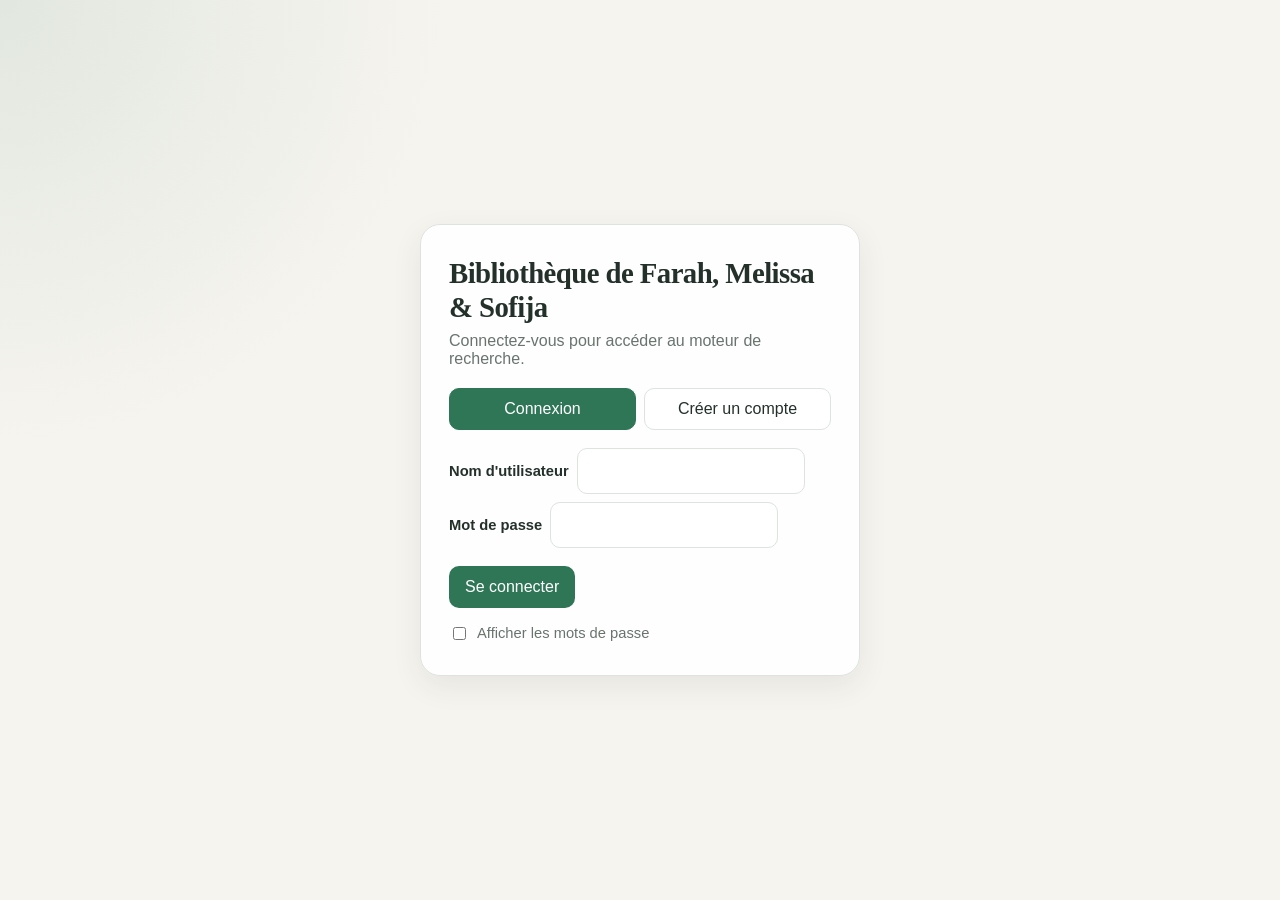
==== frontend/static/login.html @ abbc7660 "authentification" ====
<!doctype html>
<html lang="fr">
<head>
  <meta charset="utf-8">
  <meta name="viewport" content="width=device-width, initial-scale=1">
  <title>Connexion - Bibliothèque de Farah, Melissa &amp; Sofija</title>
  <link rel="stylesheet" href="style.css">
  <link rel="stylesheet" href="login.css">
</head>
<body class="page-login">

  <main class="carte-login">
    <h1>Bibliothèque de Farah, Melissa &amp; Sofija</h1>
    <p class="sous-titre">Connectez-vous pour accéder au moteur de recherche.</p>

    <div class="onglets" role="tablist">
      <button type="button" role="tab" id="onglet-connexion" aria-selected="true" class="onglet actif">Connexion</button>
      <button type="button" role="tab" id="onglet-inscription" aria-selected="false" class="onglet">Créer un compte</button>
    </div>

    <p id="message" class="message" role="alert" hidden></p>

    <!-- Connexion -->
    <form id="form-connexion" autocomplete="on">
      <label for="login-username">Nom d'utilisateur</label>
      <input id="login-username" name="username" type="text" autocomplete="username" required>

      <label for="login-password">Mot de passe</label>
      <input id="login-password" name="password" type="password" autocomplete="current-password" required>

      <button type="submit">Se connecter</button>
    </form>

    <!-- Inscription -->
    <form id="form-inscription" autocomplete="on" hidden>
      <label for="reg-username">Nom d'utilisateur</label>
      <input id="reg-username" name="username" type="text" autocomplete="username" minlength="3" maxlength="32"
             pattern="[A-Za-z0-9_.\-]{3,32}" required>
      <small>3 à 32 caractères : lettres, chiffres, point, tiret, tiret bas.</small>

      <label for="reg-password">Mot de passe</label>
      <input id="reg-password" name="password" type="password" autocomplete="new-password" minlength="8" maxlength="128" required>
      <small>8 caractères minimum.</small>

      <label for="reg-password2">Confirmer le mot de passe</label>
      <input id="reg-password2" name="password2" type="password" autocomplete="new-password" required>

      <button type="submit">Créer mon compte</button>
    </form>

    <label class="afficher-mdp"><input type="checkbox" id="afficher-mdp"> Afficher les mots de passe</label>
  </main>

  <script src="login.js"></script>
</body>
</html>
---- frontend/static/style.css ----
/* Interface principale */
:root {
  --fond: #f6f4ef;
  --surface: #ffffff;
  --surface-forte: #fffaf4;
  --texte: #24312b;
  --texte-doux: #69746f;
  --primaire: #2f7657;
  --primaire-fonce: #215940;
  --bordure: #dde3df;
  --ombre: 0 10px 30px rgba(36, 49, 43, 0.08);
}

* { box-sizing: border-box; }

[hidden] { display: none !important; }

html { scroll-behavior: smooth; }

body {
  margin: 0;
  min-height: 100vh;
  font-family: Inter, ui-sans-serif, -apple-system, BlinkMacSystemFont, "Segoe UI", sans-serif;
  color: var(--texte);
  background:
    radial-gradient(circle at top left, rgba(47, 118, 87, 0.10), transparent 28rem),
    var(--fond);
}

header {
  max-width: 1120px;
  margin: 24px auto 0;
  padding: 28px;
  background: rgba(255, 255, 255, 0.92);
  border: 1px solid var(--bordure);
  border-radius: 20px;
  box-shadow: var(--ombre);
}

main {
  max-width: 1120px;
  margin: 24px auto 48px;
  padding: 0 28px 28px;
}

h1 {
  margin: 0 0 20px;
  font-family: Georgia, "Times New Roman", serif;
  font-size: clamp(1.55rem, 4vw, 2.25rem);
  line-height: 1.15;
  letter-spacing: -0.02em;
}

h2 {
  margin: 0 0 14px;
  font-family: Georgia, "Times New Roman", serif;
  font-size: 1.35rem;
}

h3 {
  margin: 24px 0 12px;
  font-size: 1rem;
}

#lien-accueil {
  color: var(--texte);
  text-decoration: none;
}

#lien-accueil:hover { color: var(--primaire); }

/* --- Formulaire --- */
form {
  display: flex;
  flex-direction: column;
  gap: 12px;
}

input[type="text"], select, button {
  font: inherit;
  border: 1px solid var(--bordure);
  border-radius: 10px;
}

input[type="text"], select {
  min-height: 46px;
  padding: 10px 13px;
  color: var(--texte);
  background: var(--surface);
  outline: none;
}

input[type="text"]:focus, select:focus {
  border-color: var(--primaire);
  box-shadow: 0 0 0 3px rgba(47, 118, 87, 0.13);
}

button {
  min-height: 42px;
  padding: 10px 16px;
  color: #fff;
  background: var(--primaire);
  border: 0;
  cursor: pointer;
  transition: transform 150ms ease, background 150ms ease, box-shadow 150ms ease;
}

button:hover {
  background: var(--primaire-fonce);
  transform: translateY(-1px);
}

button:focus-visible {
  outline: 3px solid rgba(47, 118, 87, 0.28);
  outline-offset: 2px;
}

.options {
  display: flex;
  flex-wrap: wrap;
  gap: 10px 14px;
  align-items: center;
  color: var(--texte-doux);
}

.options label {
  display: flex;
  align-items: center;
  gap: 6px;
}

input[type="radio"] { accent-color: var(--primaire); }

select:disabled {
  opacity: 0.55;
  cursor: not-allowed;
}

/* --- Vues et blocs --- */
.placeholder {
  margin: 0 0 28px;
  padding: 18px 20px;
  color: var(--texte-doux);
  background: linear-gradient(135deg, var(--surface-forte), var(--surface));
  border: 1px solid var(--bordure);
  border-radius: 14px;
  text-align: center;
}

#infos {
  margin: 0 0 18px;
  color: var(--texte-doux);
  font-size: 0.92rem;
}

ol, ul {
  margin: 0;
  padding: 0;
  list-style: none;
}

li { margin-bottom: 10px; }

.colonnes {
  display: flex;
  flex-direction: column;
  gap: 20px;
}

.colonnes > div,
.colonnes > aside { min-width: 0; }

.carte {
  width: 100%;
  min-height: 78px;
  padding: 16px 18px;
  color: var(--texte);
  background: var(--surface);
  border: 1px solid var(--bordure);
  border-radius: 12px;
  box-shadow: 0 4px 14px rgba(36, 49, 43, 0.04);
  text-align: left;
  line-height: 1.45;
}

.carte strong {
  display: block;
  margin-bottom: 3px;
  color: var(--texte);
  font-size: 1.02rem;
}

.carte small {
  display: block;
  margin-top: 6px;
  color: var(--texte-doux);
  font-size: 0.84rem;
}

.carte:hover {
  background: var(--surface-forte);
  border-color: rgba(47, 118, 87, 0.48);
  box-shadow: 0 8px 20px rgba(36, 49, 43, 0.09);
}

aside {
  align-self: start;
  padding: 18px;
  background: var(--surface);
  border: 1px solid var(--bordure);
  border-radius: 14px;
  box-shadow: var(--ombre);
}

aside h2 { margin-bottom: 12px; }

#liste-populaires {
  display: grid;
  grid-template-columns: 1fr;
  gap: 12px;
  counter-reset: populaires;
}

#liste-populaires li {
  position: relative;
  margin: 0;
  counter-increment: populaires;
}

#liste-populaires li::before {
  content: counter(populaires);
  position: absolute;
  z-index: 2;
  top: 50%;
  left: 12px;
  width: 28px;
  height: 28px;
  transform: translateY(-50%);
  display: grid;
  place-items: center;
  color: #fff;
  background: var(--primaire);
  border-radius: 50%;
  font-weight: 700;
  font-size: 0.82rem;
  pointer-events: none;
}

#liste-populaires .carte { padding-left: 52px; }

#aucun-populaire {
  padding: 18px;
  color: var(--texte-doux);
  background: var(--surface);
  border: 1px solid var(--bordure);
  border-radius: 12px;
}

#vue-livre,
#vue-texte,
#vue-erreur,
#vue-resultats {
  margin-top: 20px;
}

#vue-livre > button,
#vue-texte > button {
  margin: 0 8px 14px 0;
  color: var(--primaire-fonce);
  background: #e9f1ec;
  border: 1px solid #cadbd1;
}

#vue-livre > button:hover,
#vue-texte > button:hover {
  background: #dceadf;
}

#btn-lire {
  color: #fff;
  background: #b45309;
  border: 1px solid #92400e;
}

#btn-lire:hover {
  background: #92400e;
}

#detail-livre {
  margin-top: 8px;
  padding: 24px;
  background: var(--surface);
  border: 1px solid var(--bordure);
  border-radius: 16px;
  box-shadow: var(--ombre);
}

#detail-livre h1 {
  margin-bottom: 8px;
  font-size: clamp(1.35rem, 3vw, 1.85rem);
}

#detail-livre p {
  color: var(--texte-doux);
}

#detail-livre ul { padding-left: 18px; list-style: disc; }

#detail-livre li { color: var(--texte-doux); }

#titre-texte {
  margin: 18px 0;
  font-size: clamp(1.35rem, 3vw, 1.8rem);
}

#texte-livre {
  max-width: 70ch;
  margin: 0 auto;
  padding: 26px;
  white-space: pre-wrap;
  line-height: 1.75;
  background: var(--surface);
  border: 1px solid var(--bordure);
  border-radius: 16px;
  box-shadow: var(--ombre);
}

/* --- Écran large --- */
@media (min-width: 700px) {
  form {
    flex-direction: row;
    flex-wrap: wrap;
    align-items: center;
  }

  #champ { flex: 1 1 300px; }
  .colonnes { flex-direction: row; }
  .colonnes > div { flex: 2; }
  aside { flex: 1; }
  #liste-populaires { grid-template-columns: repeat(2, minmax(0, 1fr)); }
}

@media (min-width: 1000px) {
  #liste-populaires { grid-template-columns: repeat(3, minmax(0, 1fr)); }
}

@media (max-width: 699px) {
  header {
    margin: 12px;
    padding: 20px;
    border-radius: 16px;
  }

  main {
    margin-top: 16px;
    padding: 0 12px 24px;
  }

  form > button { width: 100%; }
  .options { width: 100%; }
  #detail-livre, #texte-livre { padding: 18px; }
}

@media (prefers-reduced-motion: reduce) {
  html { scroll-behavior: auto; }
  button { transition: none; }
}

/* --- Authentification --- */
/* contenu masqué tant que la session n'est pas vérifiée (évite un flash avant redirection) */
.auth-pending body { visibility: hidden; }

.barre-utilisateur {
  display: flex;
  justify-content: flex-end;
  align-items: center;
  gap: 12px;
  margin: -6px 0 12px;
  color: var(--texte-doux);
  font-size: 0.9rem;
}

.btn-secondaire {
  min-height: 34px;
  padding: 6px 12px;
  color: var(--texte);
  background: var(--surface);
  border: 1px solid var(--bordure);
}
.btn-secondaire:hover { color: #fff; }
---- frontend/static/login.css ----
/* Page de connexion / inscription (réutilise les variables de style.css) */
.page-login {
  display: flex;
  align-items: center;
  justify-content: center;
  padding: 24px;
}

.carte-login {
  width: 100%;
  max-width: 440px;
  margin: 0;
  padding: 32px 28px;
  background: rgba(255, 255, 255, 0.95);
  border: 1px solid var(--bordure);
  border-radius: 20px;
  box-shadow: var(--ombre);
}

.carte-login h1 { margin-bottom: 8px; font-size: clamp(1.35rem, 5vw, 1.8rem); }
.sous-titre { margin: 0 0 20px; color: var(--texte-doux); }

.onglets { display: flex; gap: 8px; margin-bottom: 18px; }

.onglet {
  flex: 1;
  color: var(--texte);
  background: var(--surface);
  border: 1px solid var(--bordure);
}
.onglet:hover { background: var(--surface-forte); transform: none; }
.onglet.actif { color: #fff; background: var(--primaire); border-color: var(--primaire); }

.carte-login form { gap: 8px; }
.carte-login label { font-weight: 600; font-size: 0.92rem; }
.carte-login small { margin-top: -4px; color: var(--texte-doux); }
.carte-login form > button { margin-top: 10px; }

input[type="password"],
.carte-login input[type="text"] {
  min-height: 46px;
  padding: 10px 13px;
  font: inherit;
  color: var(--texte);
  background: var(--surface);
  border: 1px solid var(--bordure);
  border-radius: 10px;
  outline: none;
}
input[type="password"]:focus,
.carte-login input[type="text"]:focus {
  border-color: var(--primaire);
  box-shadow: 0 0 0 3px rgba(47, 118, 87, 0.13);
}

.message {
  margin: 0 0 14px;
  padding: 10px 12px;
  border-radius: 10px;
  color: #8a1f1f;
  background: #fdeeee;
  border: 1px solid #f3c6c6;
}
.message.info { color: var(--primaire-fonce); background: #eef7f2; border-color: #cfe5d9; }

.afficher-mdp { display: flex; align-items: center; gap: 8px; margin-top: 16px; font-weight: 400 !important; color: var(--texte-doux); }
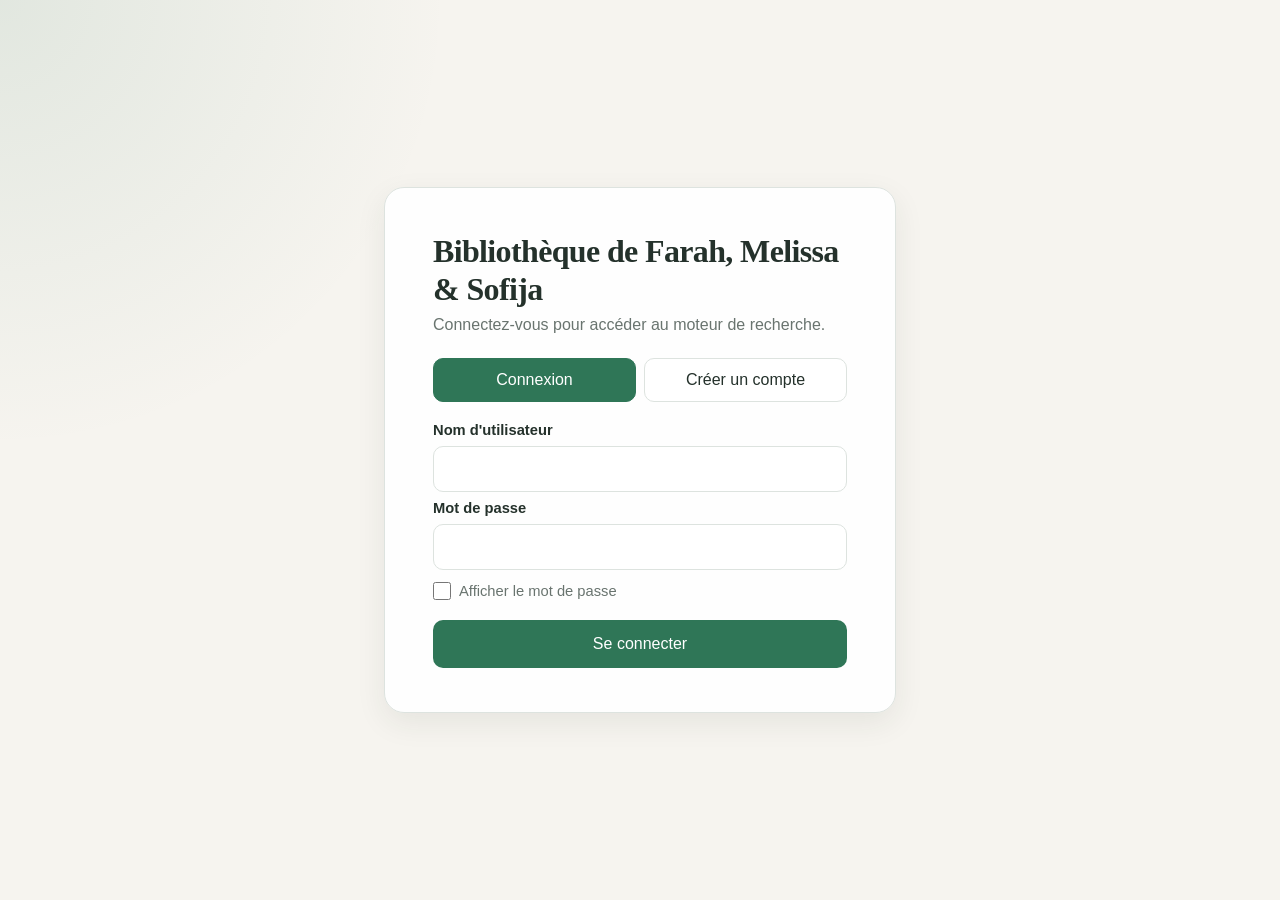
==== commit 5024ab98: "modifs authentification" ====
--- a/frontend/static/login.html
+++ b/frontend/static/login.html
@@ -14,8 +14,10 @@
     <p class="sous-titre">Connectez-vous pour accéder au moteur de recherche.</p>
 
     <div class="onglets" role="tablist">
-      <button type="button" role="tab" id="onglet-connexion" aria-selected="true" class="onglet actif">Connexion</button>
-      <button type="button" role="tab" id="onglet-inscription" aria-selected="false" class="onglet">Créer un compte</button>
+      <button type="button" role="tab" id="onglet-connexion" aria-selected="true" aria-controls="form-connexion"
+        class="onglet actif">Connexion</button>
+      <button type="button" role="tab" id="onglet-inscription" aria-selected="false" aria-controls="form-inscription"
+        class="onglet">Créer un compte</button>
     </div>
 
     <p id="message" class="message" role="alert" hidden></p>
@@ -27,6 +29,7 @@
 
       <label for="login-password">Mot de passe</label>
       <input id="login-password" name="password" type="password" autocomplete="current-password" required>
+      <label class="afficher-mdp"><input type="checkbox" class="case-mdp"> Afficher le mot de passe</label>
 
       <button type="submit">Se connecter</button>
     </form>
@@ -44,11 +47,11 @@
 
       <label for="reg-password2">Confirmer le mot de passe</label>
       <input id="reg-password2" name="password2" type="password" autocomplete="new-password" required>
+      <label class="afficher-mdp"><input type="checkbox" class="case-mdp"> Afficher le mot de passe</label>
 
       <button type="submit">Créer mon compte</button>
     </form>
-
-    <label class="afficher-mdp"><input type="checkbox" id="afficher-mdp"> Afficher les mots de passe</label>
+    
   </main>
 
   <script src="login.js"></script>
--- a/frontend/static/login.css
+++ b/frontend/static/login.css
@@ -1,43 +1,102 @@
 /* Page de connexion / inscription (réutilise les variables de style.css) */
+
+/* L'attribut hidden doit toujours l'emporter, même si style.css donne un display aux boutons ou formulaires */
+[hidden] {
+  display: none !important;
+}
+
+/* Toute la hauteur de l'écran, pour centrer la carte verticalement */
 .page-login {
+  min-height: 100vh;
+  min-height: 100dvh;
+  /* hauteur réelle sur mobile, barre d'adresse comprise */
+  margin: 0;
   display: flex;
   align-items: center;
   justify-content: center;
-  padding: 24px;
+  padding: 24px 16px;
+  box-sizing: border-box;
 }
 
+/* Largeur qui suit l'écran : 100 % sur téléphone, environ 40 % de l'écran ensuite,
+   entre 440 et 600 px */
 .carte-login {
   width: 100%;
-  max-width: 440px;
+  max-width: clamp(440px, 40vw, 600px);
   margin: 0;
-  padding: 32px 28px;
+  padding: clamp(24px, 4vw, 44px) clamp(20px, 4vw, 48px);
   background: rgba(255, 255, 255, 0.95);
   border: 1px solid var(--bordure);
   border-radius: 20px;
   box-shadow: var(--ombre);
+  box-sizing: border-box;
 }
 
-.carte-login h1 { margin-bottom: 8px; font-size: clamp(1.35rem, 5vw, 1.8rem); }
-.sous-titre { margin: 0 0 20px; color: var(--texte-doux); }
+.carte-login h1 {
+  margin: 0 0 8px;
+  font-size: clamp(1.35rem, 2.2vw + 0.6rem, 2rem);
+  line-height: 1.2;
+}
 
-.onglets { display: flex; gap: 8px; margin-bottom: 18px; }
+.sous-titre {
+  margin: 0 0 24px;
+  color: var(--texte-doux);
+}
+
+.onglets {
+  display: flex;
+  gap: 8px;
+  margin-bottom: 20px;
+}
 
 .onglet {
   flex: 1;
+  min-height: 44px;
   color: var(--texte);
   background: var(--surface);
   border: 1px solid var(--bordure);
 }
-.onglet:hover { background: var(--surface-forte); transform: none; }
-.onglet.actif { color: #fff; background: var(--primaire); border-color: var(--primaire); }
 
-.carte-login form { gap: 8px; }
-.carte-login label { font-weight: 600; font-size: 0.92rem; }
-.carte-login small { margin-top: -4px; color: var(--texte-doux); }
-.carte-login form > button { margin-top: 10px; }
+.onglet:hover {
+  background: var(--surface-forte);
+  transform: none;
+}
 
-input[type="password"],
+.onglet.actif {
+  color: #fff;
+  background: var(--primaire);
+  border-color: var(--primaire);
+}
+
+/* Formulaire toujours en colonne : style.css passe les formulaires en ligne
+   sur grand écran (barre de recherche), ce qui écrasait la carte */
+.carte-login form {
+  display: flex;
+  flex-direction: column;
+  flex-wrap: nowrap;
+  align-items: stretch;
+  gap: 8px;
+}
+
+.carte-login label {
+  font-weight: 600;
+  font-size: 0.92rem;
+}
+
+.carte-login small {
+  margin-top: -4px;
+  color: var(--texte-doux);
+  font-size: 0.85rem;
+}
+
+.carte-login form>button {
+  margin-top: 12px;
+  min-height: 48px;
+}
+
+.carte-login input[type="password"],
 .carte-login input[type="text"] {
+  width: 100%;
   min-height: 46px;
   padding: 10px 13px;
   font: inherit;
@@ -46,8 +105,10 @@
   border: 1px solid var(--bordure);
   border-radius: 10px;
   outline: none;
+  box-sizing: border-box;
 }
-input[type="password"]:focus,
+
+.carte-login input[type="password"]:focus,
 .carte-login input[type="text"]:focus {
   border-color: var(--primaire);
   box-shadow: 0 0 0 3px rgba(47, 118, 87, 0.13);
@@ -61,6 +122,26 @@
   background: #fdeeee;
   border: 1px solid #f3c6c6;
 }
-.message.info { color: var(--primaire-fonce); background: #eef7f2; border-color: #cfe5d9; }
 
-.afficher-mdp { display: flex; align-items: center; gap: 8px; margin-top: 16px; font-weight: 400 !important; color: var(--texte-doux); }
+.message.info {
+  color: var(--primaire-fonce);
+  background: #eef7f2;
+  border-color: #cfe5d9;
+}
+
+/* Case à cocher : ligne normale, pas en gras comme les autres libellés */
+.carte-login .afficher-mdp {
+  display: flex;
+  align-items: center;
+  gap: 8px;
+  margin-top: 4px;
+  font-weight: 400;
+  color: var(--texte-doux);
+  cursor: pointer;
+}
+
+.afficher-mdp input {
+  width: 18px;
+  height: 18px;
+  margin: 0;
+}
